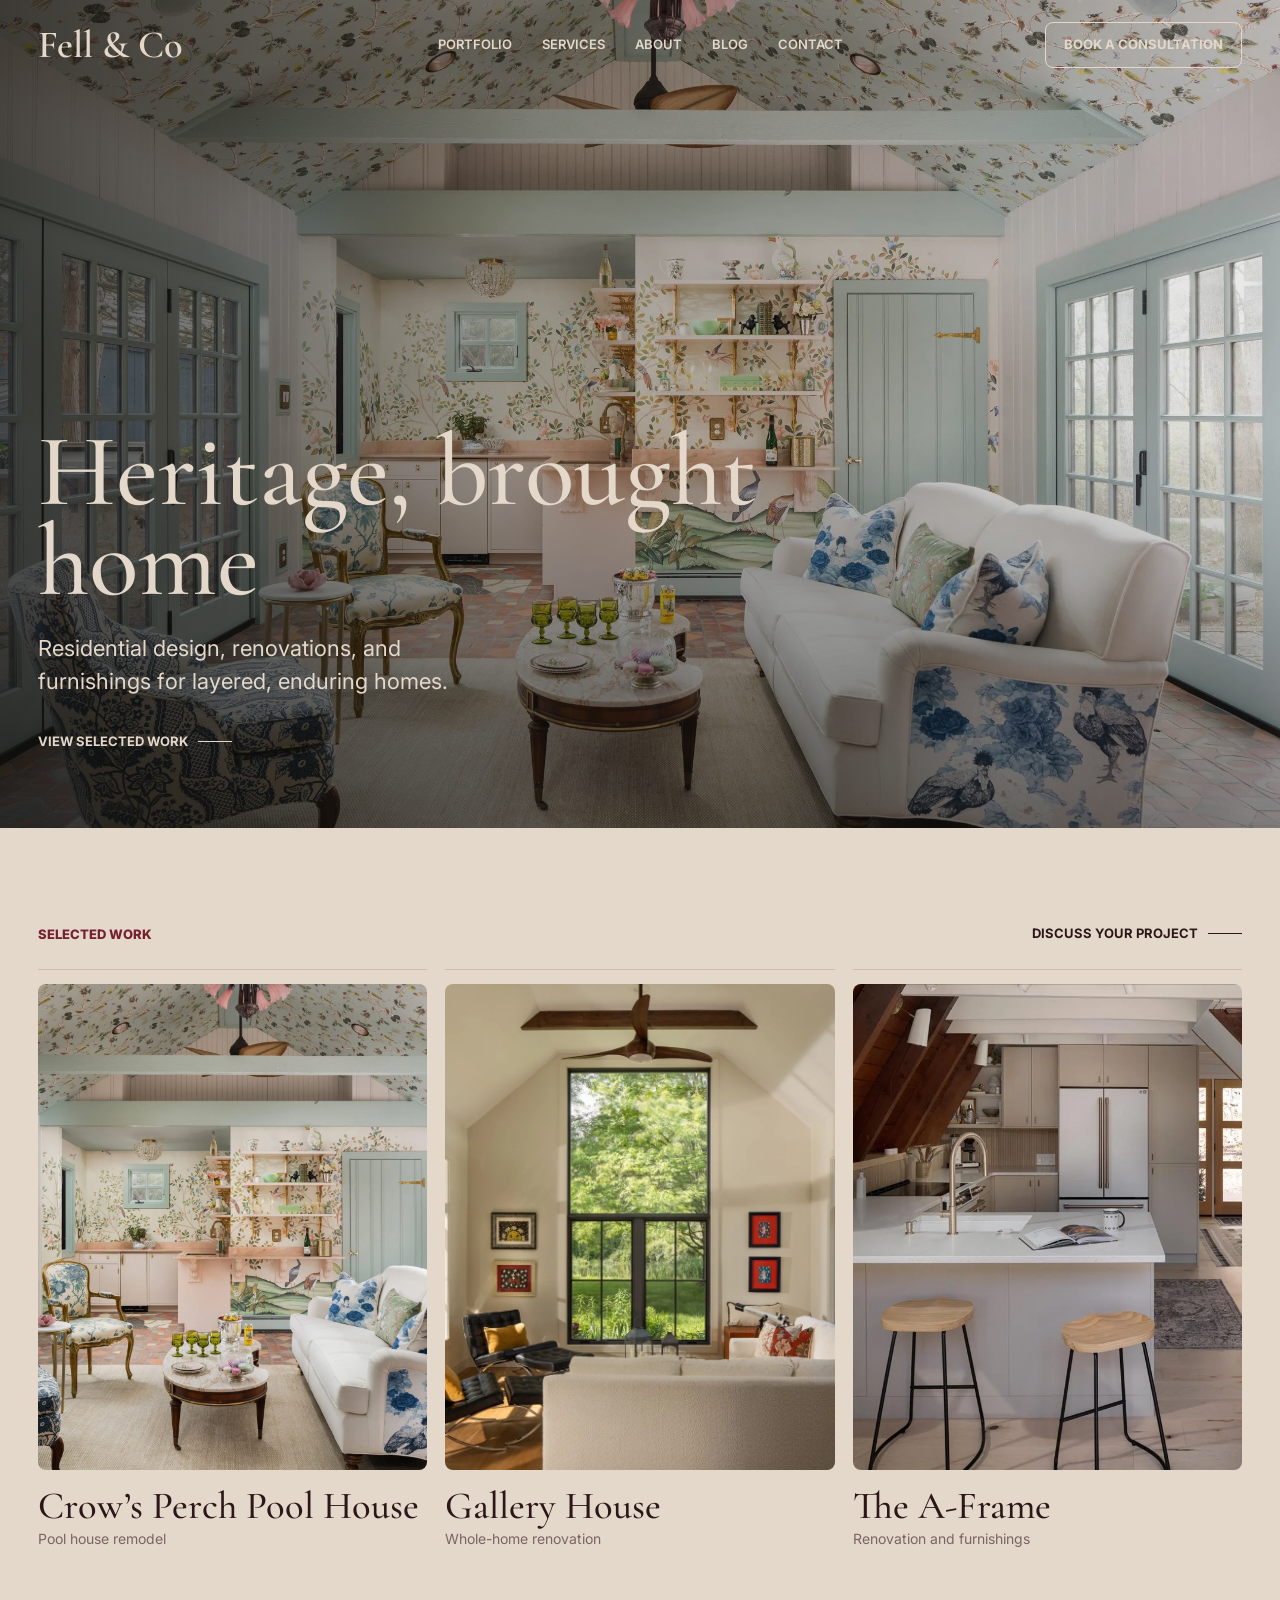
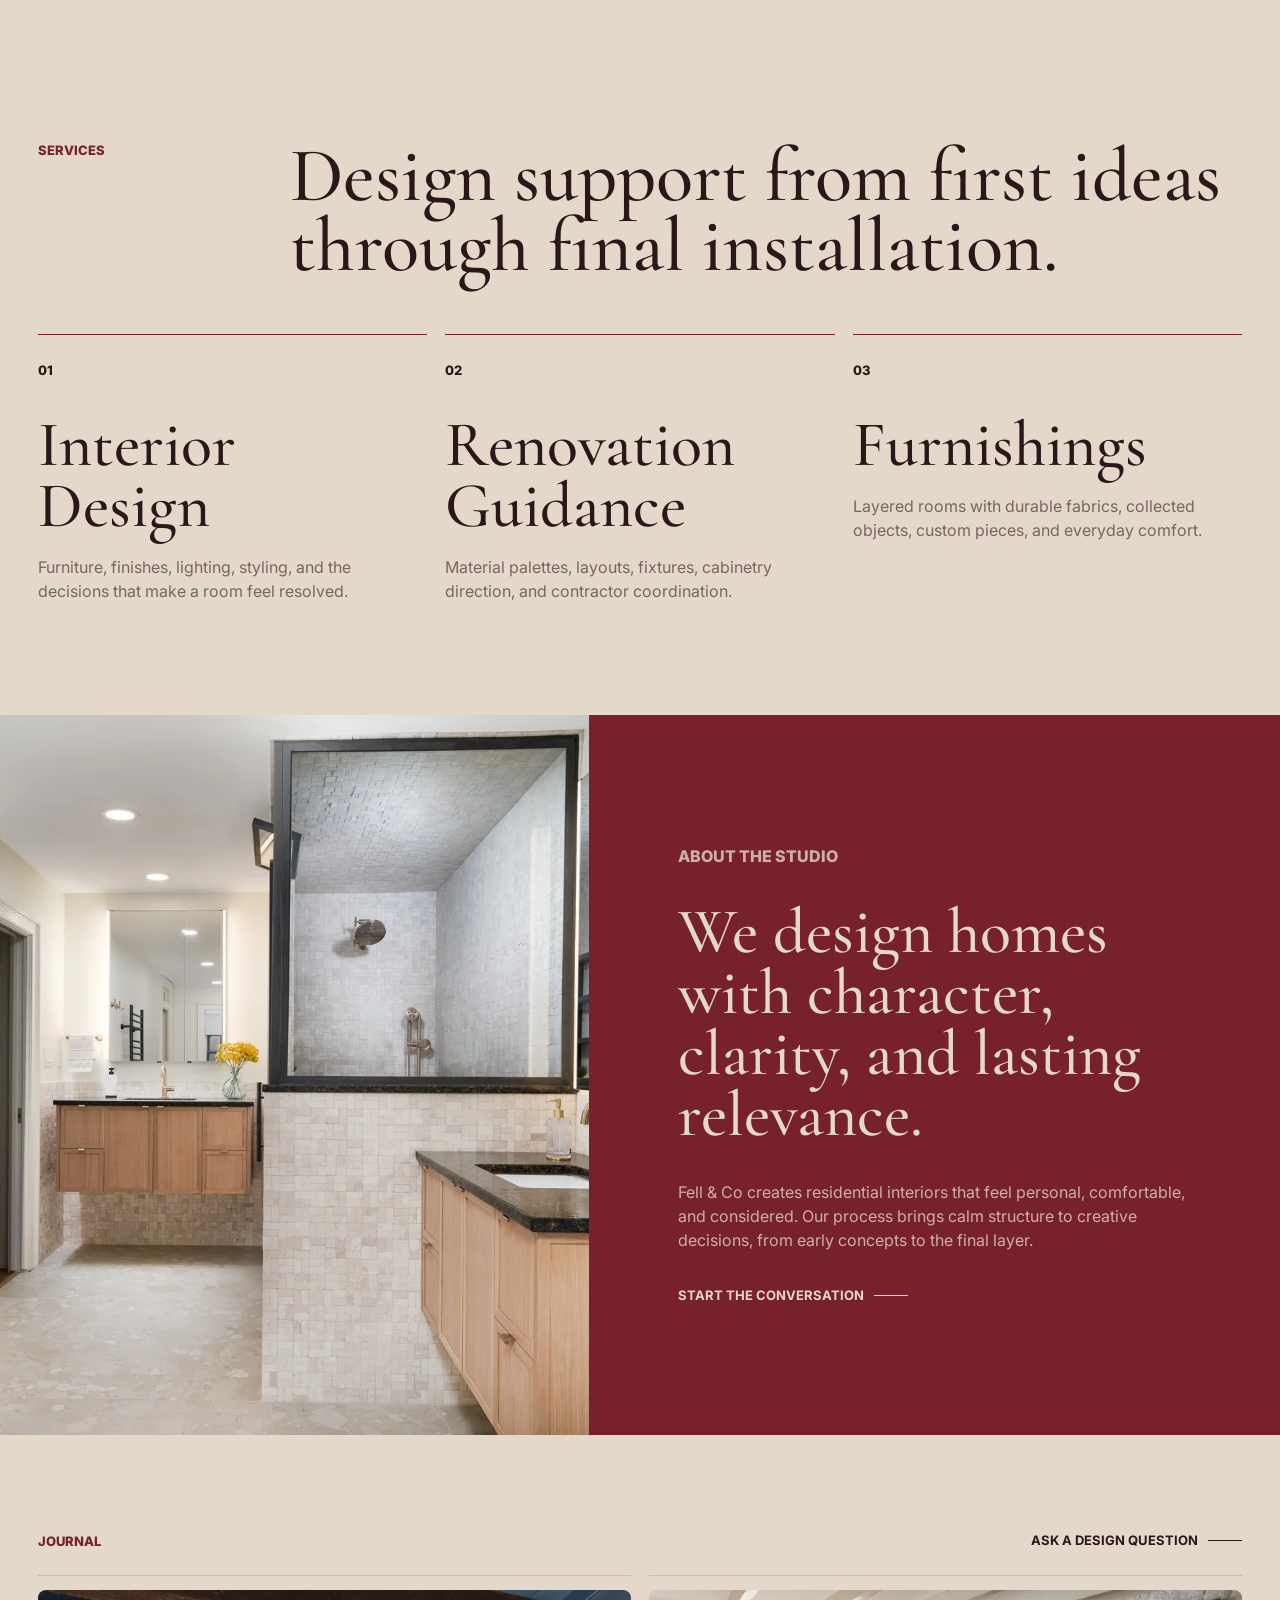
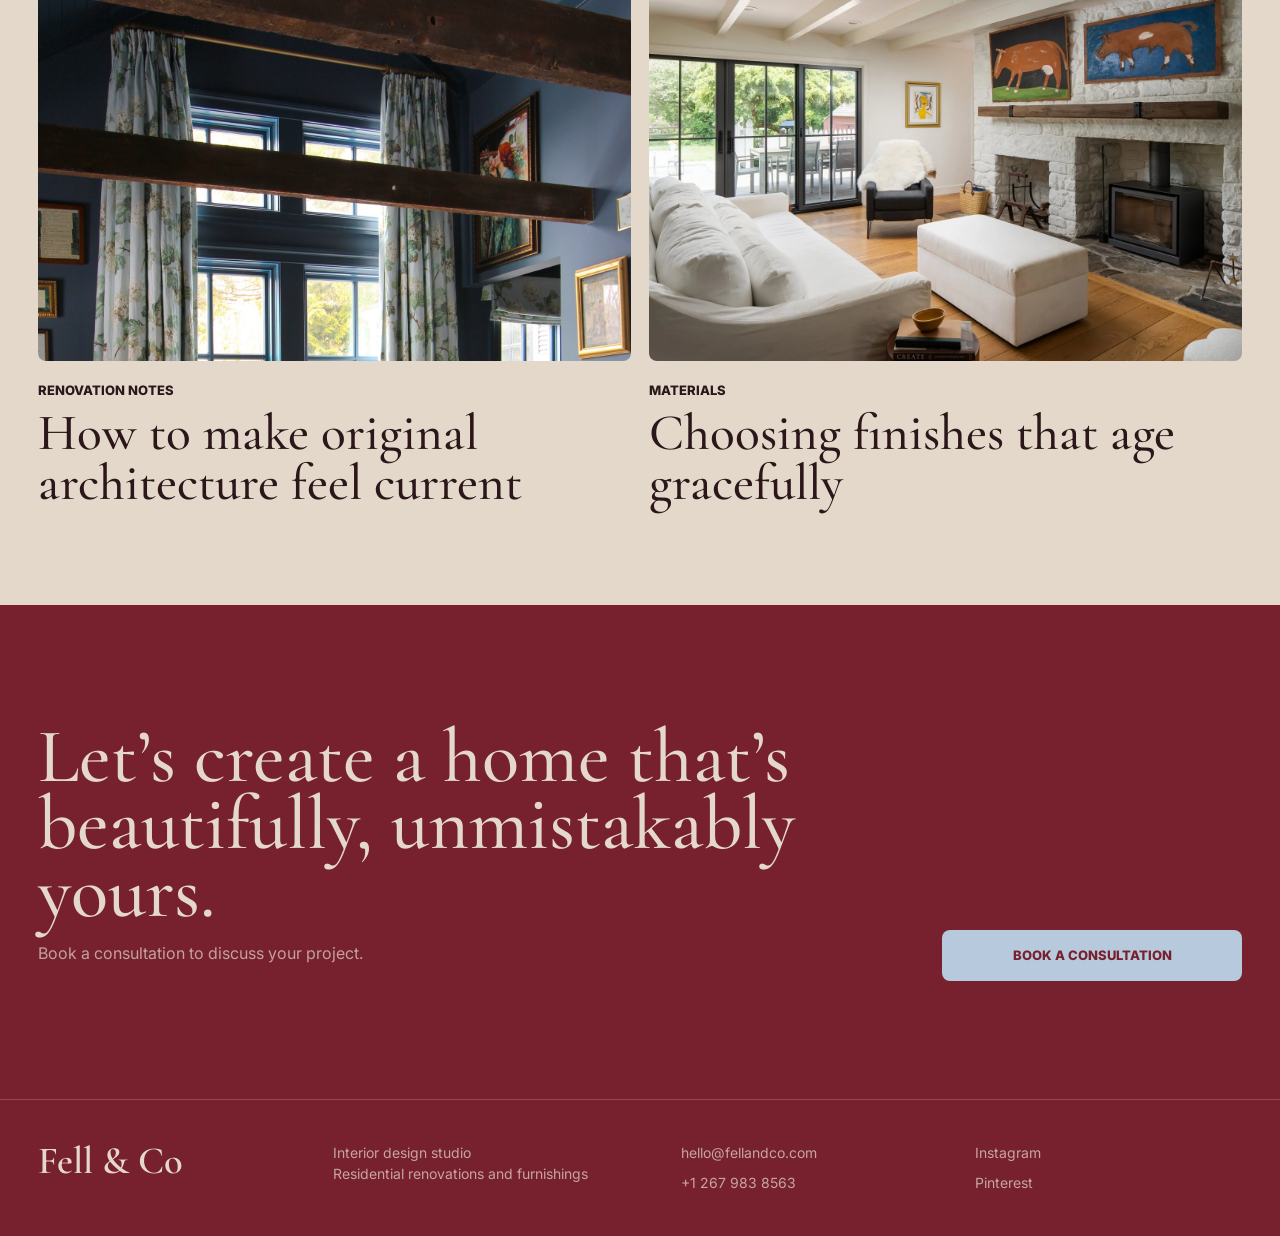
==== index.html @ 2d85505e "Publish updated portfolio site" ====
<!doctype html>
<html lang="en">
  <head>
    <meta charset="UTF-8" />
    <meta name="viewport" content="width=device-width, initial-scale=1.0" />
    <title>Fell & Co | Interior Design Studio</title>
    <meta
      name="description"
      content="Fell & Co is a residential interior design studio creating layered, enduring homes through design, renovation, and furnishings."
    />
    <link rel="preconnect" href="https://fonts.googleapis.com" />
    <link rel="preconnect" href="https://fonts.gstatic.com" crossorigin />
    <link
      href="https://fonts.googleapis.com/css2?family=Cormorant+Garamond:wght@500;600&family=Inter:wght@400;500;600;700&display=swap"
      rel="stylesheet"
    />
    <link rel="stylesheet" href="styles.css" />
  </head>
  <body>
    <header class="site-header">
      <a class="brand" href="#top" aria-label="Fell & Co home">Fell &amp; Co</a>
      <nav class="desktop-nav" aria-label="Primary navigation">
        <a href="#portfolio">Portfolio</a>
        <a href="#services">Services</a>
        <a href="#about">About</a>
        <a href="#blog">Blog</a>
        <a href="#contact">Contact</a>
      </nav>
      <a class="header-cta" href="#contact">Book a consultation</a>
      <button class="menu-toggle" type="button" aria-label="Open menu" aria-expanded="false">
        <span></span>
        <span></span>
      </button>
    </header>

    <main id="top">
      <section class="hero" aria-label="Fell and Co interior design">
        <img
          class="hero-image"
          src="assets/portfolio-crows-perch-1.webp"
          alt="Crow's Perch pool house with pale blue-green doors, patterned upholstery, and a kitchenette"
        />
        <div class="hero-copy">
          <h1>Heritage, brought home</h1>
          <p>Residential design, renovations, and furnishings for layered, enduring homes.</p>
          <a class="text-link" href="#portfolio">View selected work</a>
        </div>
      </section>

      <section class="section work-section" id="portfolio">
        <div class="section-heading">
          <p class="section-label">Selected Work</p>
          <a class="small-link" href="#contact">Discuss your project</a>
        </div>
        <div class="project-grid">
          <a class="project-card" href="crows-perch.html">
            <img
              src="assets/portfolio-crows-perch-1.webp"
              alt="Crow's Perch pool house with patterned ceiling, pale blue-green doors, and layered seating"
            />
            <div>
              <h2>Crow&rsquo;s Perch Pool House</h2>
              <p>Pool house remodel</p>
            </div>
          </a>
          <a class="project-card" href="gallery-house.html">
            <img
              src="assets/portfolio-gallery-house.webp"
              alt="Open living and dining room with custom fireplace and natural textures"
            />
            <div>
              <h2>Gallery House</h2>
              <p>Whole-home renovation</p>
            </div>
          </a>
          <a class="project-card" href="a-frame.html">
            <img
              src="assets/portfolio-aframe.webp"
              alt="A-frame living room with wood ceiling and fireplace"
            />
            <div>
              <h2>The A&#8209;Frame</h2>
              <p>Renovation and furnishings</p>
            </div>
          </a>
        </div>
      </section>

      <section class="services-band" id="services">
        <div class="section services-copy">
          <p class="section-label">Services</p>
          <h2>Design support from first ideas through final installation.</h2>
        </div>
        <div class="service-list">
          <article>
            <span>01</span>
            <h3>Interior Design</h3>
            <p>Furniture, finishes, lighting, styling, and the decisions that make a room feel resolved.</p>
          </article>
          <article>
            <span>02</span>
            <h3>Renovation Guidance</h3>
            <p>Material palettes, layouts, fixtures, cabinetry direction, and contractor coordination.</p>
          </article>
          <article>
            <span>03</span>
            <h3>Furnishings</h3>
            <p>Layered rooms with durable fabrics, collected objects, custom pieces, and everyday comfort.</p>
          </article>
        </div>
      </section>

      <section class="studio-panel" id="about">
        <img
          src="assets/detail-living.webp"
          alt="Living room detail with built-in shelves, art, and a comfortable lounge chair"
        />
        <div class="studio-copy">
          <p class="section-label">About the Studio</p>
          <h2>We design homes with character, clarity, and lasting relevance.</h2>
          <p>
            Fell &amp; Co creates residential interiors that feel personal, comfortable, and
            considered. Our process brings calm structure to creative decisions, from early
            concepts to the final layer.
          </p>
          <a class="text-link light" href="#contact">Start the conversation</a>
        </div>
      </section>

      <section class="section blog-section" id="blog">
        <div class="section-heading">
          <p class="section-label">Journal</p>
          <a class="small-link" href="#contact">Ask a design question</a>
        </div>
        <div class="journal-grid">
          <article>
            <img
              src="assets/renovation-notes-vaulted-beams.jpg"
              alt="Vaulted ceiling with exposed wood beams, blue trim, and floral drapery"
            />
            <p>Renovation Notes</p>
            <h2>How to make original architecture feel current</h2>
          </article>
          <article>
            <img src="assets/detail-room.webp" alt="Quiet living room detail with tailored furniture and art" />
            <p>Materials</p>
            <h2>Choosing finishes that age gracefully</h2>
          </article>
        </div>
      </section>

      <section class="consultation" id="contact">
        <div>
          <h2>Let&rsquo;s create a home that&rsquo;s beautifully, unmistakably yours.</h2>
          <p>Book a consultation to discuss your project.</p>
        </div>
        <a href="mailto:hello@fellandco.com">Book a consultation</a>
      </section>
    </main>

    <footer class="site-footer">
      <a class="brand" href="#top">Fell &amp; Co</a>
      <address>
        Interior design studio<br />
        Residential renovations and furnishings
      </address>
      <div class="footer-contact">
        <a href="mailto:hello@fellandco.com">hello@fellandco.com</a>
        <a href="tel:+12679838563">+1 267 983 8563</a>
      </div>
      <div class="socials">
        <a href="#top">Instagram</a>
        <a href="#top">Pinterest</a>
      </div>
    </footer>

    <script src="script.js"></script>
  </body>
</html>
---- styles.css ----
:root {
  --cream: #e4d8cb;
  --paper: #e4d8cb;
  --ink: #2b1719;
  --muted: #7a6462;
  --line: #cdbdaf;
  --maroon: #77212e;
  --maroon-dark: #77212e;
  --blue: #b7c9dc;
  --blue-deep: #b7c9dc;
  --white: var(--cream);
  --moss: var(--maroon);
  --terracotta: var(--blue-deep);
  --charcoal: var(--maroon-dark);
  --radius: 8px;
  --serif: "Cormorant Garamond", Georgia, serif;
  --sans: "Inter", Arial, sans-serif;
}

* {
  box-sizing: border-box;
}

html {
  scroll-behavior: smooth;
}

body {
  margin: 0;
  background: var(--white);
  color: var(--ink);
  font-family: var(--sans);
  line-height: 1.5;
}

body.menu-open {
  overflow: hidden;
}

img {
  display: block;
  max-width: 100%;
}

a {
  color: inherit;
  text-decoration: none;
}

.site-header {
  position: fixed;
  z-index: 20;
  top: 0;
  left: 0;
  display: grid;
  width: 100%;
  grid-template-columns: 1fr auto 1fr;
  align-items: center;
  gap: 28px;
  padding: 22px 38px;
  color: var(--white);
  transition: background 180ms ease, color 180ms ease, border-color 180ms ease;
}

.site-header.is-scrolled,
.site-header.menu-open {
  border-bottom: 1px solid var(--line);
  background: rgba(228, 216, 203, 0.95);
  color: var(--ink);
  backdrop-filter: blur(18px);
}

.brand {
  font-family: var(--serif);
  font-size: clamp(28px, 3vw, 40px);
  font-weight: 600;
  letter-spacing: 0;
  line-height: 1;
}

.desktop-nav {
  display: flex;
  align-items: center;
  gap: 30px;
  font-size: 13px;
  font-weight: 600;
  letter-spacing: 0;
  text-transform: uppercase;
}

.desktop-nav a,
.small-link,
.footer-contact a,
.socials a {
  border-bottom: 1px solid transparent;
  transition: border-color 160ms ease, color 160ms ease;
}

.desktop-nav a:hover,
.small-link:hover,
.footer-contact a:hover,
.socials a:hover {
  border-color: currentColor;
}

.header-cta {
  justify-self: end;
  border: 1px solid currentColor;
  border-radius: var(--radius);
  padding: 12px 18px;
  font-size: 13px;
  font-weight: 700;
  letter-spacing: 0;
  text-transform: uppercase;
}

.menu-toggle {
  display: none;
  justify-self: end;
  width: 42px;
  height: 42px;
  border: 1px solid currentColor;
  border-radius: var(--radius);
  background: transparent;
  color: inherit;
}

.menu-toggle span {
  display: block;
  width: 18px;
  height: 1px;
  margin: 5px auto;
  background: currentColor;
}

.hero {
  position: relative;
  display: flex;
  min-height: 92vh;
  align-items: flex-end;
  overflow: hidden;
  padding: 160px 38px 76px;
  color: var(--white);
}

.hero::after {
  position: absolute;
  inset: 0;
  content: "";
  background:
    linear-gradient(90deg, rgba(17, 17, 15, 0.7) 0%, rgba(17, 17, 15, 0.28) 42%, rgba(17, 17, 15, 0.08) 100%),
    linear-gradient(0deg, rgba(17, 17, 15, 0.46) 0%, rgba(17, 17, 15, 0) 48%);
}

.hero-image {
  position: absolute;
  inset: 0;
  width: 100%;
  height: 100%;
  object-fit: cover;
}

.hero-copy {
  position: relative;
  z-index: 1;
  max-width: 760px;
}

.hero h1,
.consultation h2 {
  margin: 0;
  font-family: var(--serif);
  font-size: clamp(58px, 8vw, 126px);
  font-weight: 500;
  letter-spacing: 0;
  line-height: 0.88;
}

.hero p {
  max-width: 480px;
  margin: 26px 0 30px;
  font-size: clamp(17px, 2vw, 22px);
}

.text-link,
.small-link {
  display: inline-flex;
  align-items: center;
  gap: 10px;
  font-size: 13px;
  font-weight: 700;
  letter-spacing: 0;
  text-transform: uppercase;
}

.text-link::after,
.small-link::after {
  content: "";
  width: 34px;
  height: 1px;
  background: currentColor;
}

.section {
  padding: 96px 38px;
}

.section-heading {
  display: flex;
  align-items: end;
  justify-content: space-between;
  gap: 24px;
  margin-bottom: 24px;
}

.section-label {
  margin: 0;
  color: var(--moss);
  font-size: 13px;
  font-weight: 800;
  letter-spacing: 0;
  text-transform: uppercase;
}

.about-section {
  border-bottom: 1px solid var(--line);
}

.about-grid {
  display: grid;
  grid-template-columns: minmax(0, 1.08fr) minmax(340px, 0.72fr);
  gap: clamp(36px, 8vw, 120px);
  margin-top: 22px;
}

.about-grid h2,
.services-copy h2 {
  margin: 0;
  font-family: var(--serif);
  font-size: clamp(46px, 6vw, 94px);
  font-weight: 500;
  letter-spacing: 0;
  line-height: 0.92;
}

.about-grid p {
  margin: 0 0 18px;
  color: var(--muted);
  font-size: clamp(17px, 2vw, 21px);
}

.project-grid {
  display: grid;
  grid-template-columns: repeat(3, minmax(0, 1fr));
  gap: 18px;
}

.project-card {
  display: block;
  border-top: 1px solid var(--line);
  padding-top: 14px;
}

.project-card img {
  width: 100%;
  aspect-ratio: 4 / 5;
  border-radius: var(--radius);
  object-fit: cover;
}

.project-card h2 {
  margin: 18px 0 2px;
  font-family: var(--serif);
  font-size: clamp(30px, 3vw, 46px);
  font-weight: 500;
  line-height: 0.98;
}

.project-card p {
  margin: 0;
  color: var(--muted);
  font-size: 14px;
}

.project-card img {
  transition: transform 220ms ease, filter 220ms ease;
}

.project-card:hover img {
  filter: saturate(1.04);
  transform: translateY(-2px);
}

.services-band {
  background: var(--paper);
}

.services-copy {
  display: grid;
  grid-template-columns: 220px minmax(0, 1fr);
  gap: 32px;
  padding-bottom: 52px;
}

.service-list {
  display: grid;
  grid-template-columns: repeat(3, minmax(0, 1fr));
  gap: 18px;
  padding: 0 38px 96px;
}

.service-list article {
  min-height: 260px;
  border-top: 1px solid var(--maroon);
  padding: 22px 28px 0 0;
}

.service-list span {
  color: var(--ink);
  font-size: 13px;
  font-weight: 800;
}

.service-list h3,
.studio-copy h2 {
  margin: 34px 0 18px;
  font-family: var(--serif);
  font-size: clamp(42px, 5vw, 72px);
  font-weight: 500;
  letter-spacing: 0;
  line-height: 0.95;
}

.service-list p,
.studio-copy p,
.consultation p {
  color: var(--muted);
  font-size: 16px;
}

.studio-panel {
  display: grid;
  grid-template-columns: minmax(0, 0.92fr) minmax(0, 1.08fr);
  min-height: 720px;
  background: var(--maroon);
  color: var(--white);
}

.studio-panel img {
  width: 100%;
  height: 100%;
  object-fit: cover;
}

.studio-copy {
  display: flex;
  flex-direction: column;
  justify-content: center;
  padding: 72px clamp(38px, 7vw, 108px);
}

.studio-copy .section-label,
.studio-copy p {
  color: rgba(228, 216, 203, 0.78);
}

.studio-copy p {
  max-width: 520px;
}

.text-link.light {
  margin-top: 18px;
}

.blog-section {
  background: var(--white);
}

.journal-grid {
  display: grid;
  grid-template-columns: repeat(2, minmax(0, 1fr));
  gap: 18px;
}

.journal-grid article {
  border-top: 1px solid var(--line);
  padding-top: 14px;
}

.journal-grid img {
  width: 100%;
  aspect-ratio: 16 / 10;
  border-radius: var(--radius);
  object-fit: cover;
}

.journal-grid p {
  margin: 20px 0 8px;
  color: var(--ink);
  font-size: 13px;
  font-weight: 800;
  text-transform: uppercase;
}

.journal-grid h2 {
  max-width: 660px;
  margin: 0;
  font-family: var(--serif);
  font-size: clamp(36px, 4vw, 58px);
  font-weight: 500;
  line-height: 0.98;
}

.consultation {
  display: grid;
  grid-template-columns: minmax(0, 1fr) 300px;
  align-items: end;
  gap: 44px;
  padding: 118px 38px;
  background: var(--charcoal);
  color: var(--white);
}

.consultation h2 {
  max-width: 920px;
  font-size: clamp(50px, 6vw, 96px);
}

.consultation p {
  color: rgba(228, 216, 203, 0.7);
}

.consultation a {
  display: inline-flex;
  justify-content: center;
  border-radius: var(--radius);
  background: var(--blue-deep);
  padding: 16px 22px;
  color: var(--maroon-dark);
  font-size: 13px;
  font-weight: 800;
  text-transform: uppercase;
}

.site-footer {
  display: grid;
  grid-template-columns: 1fr 1.2fr 1fr 1fr;
  gap: 28px;
  padding: 42px 38px;
  border-top: 1px solid rgba(228, 216, 203, 0.22);
  background: var(--charcoal);
  color: var(--white);
}

.site-footer address,
.footer-contact,
.socials {
  display: grid;
  gap: 8px;
  margin: 0;
  color: rgba(228, 216, 203, 0.72);
  font-size: 14px;
  font-style: normal;
}

.project-page {
  background: var(--cream);
}

.project-header {
  position: fixed;
  border-bottom: 1px solid var(--line);
  background: rgba(228, 216, 203, 0.95);
  color: var(--ink);
  backdrop-filter: blur(18px);
}

.project-hero {
  display: grid;
  grid-template-columns: minmax(0, 1.45fr) minmax(360px, 0.55fr);
  min-height: 640px;
  height: clamp(640px, calc(100vh - 88px), 900px);
  border-bottom: 1px solid var(--line);
  padding-top: 88px;
}

.project-hero img {
  width: 100%;
  height: 100%;
  min-height: 640px;
  object-fit: cover;
}

.project-hero-copy {
  display: flex;
  flex-direction: column;
  justify-content: end;
  padding: 48px 38px 70px;
}

.project-hero-copy h1 {
  margin: 42px 0 18px;
  font-family: var(--serif);
  font-size: clamp(60px, 7vw, 104px);
  font-weight: 500;
  letter-spacing: 0;
  line-height: 0.9;
}

.project-hero-copy p {
  margin: 0;
  color: var(--muted);
  font-size: 18px;
}

.project-hero-note {
  max-width: 360px;
  margin-top: 24px !important;
  font-size: 15px !important;
}

.project-intro {
  display: grid;
  grid-template-columns: minmax(0, 1fr) minmax(320px, 0.62fr);
  gap: clamp(42px, 8vw, 120px);
  border-bottom: 1px solid var(--line);
}

.project-intro h2,
.project-closing h2 {
  margin: 18px 0 0;
  font-family: var(--serif);
  font-size: clamp(48px, 6vw, 88px);
  font-weight: 500;
  letter-spacing: 0;
  line-height: 0.92;
}

.project-intro-copy p,
.project-closing p,
.project-feature p,
.gallery-item figcaption {
  color: var(--muted);
  font-size: 16px;
}

.project-intro-copy p {
  margin: 0 0 18px;
}

.project-feature {
  display: grid;
  grid-template-columns: minmax(0, 1fr) 360px;
  gap: 38px;
  align-items: end;
  padding: 38px;
  border-bottom: 1px solid var(--line);
}

.project-feature img {
  width: 100%;
  aspect-ratio: 16 / 7;
  border-radius: var(--radius);
  object-fit: cover;
}

.project-feature p {
  margin: 0;
}

.project-gallery {
  display: grid;
  grid-template-columns: repeat(12, minmax(0, 1fr));
  gap: 28px 18px;
}

.gallery-item {
  grid-column: span 4;
  margin: 0;
  border-top: 1px solid var(--line);
  padding-top: 14px;
}

.gallery-item.wide {
  grid-column: span 6;
}

.gallery-item.tall {
  grid-column: span 3;
}

.gallery-item img {
  width: 100%;
  aspect-ratio: 4 / 5;
  border-radius: var(--radius);
  object-fit: cover;
}

.gallery-item.wide img {
  aspect-ratio: 16 / 9;
}

.gallery-item figcaption {
  max-width: 520px;
  margin-top: 12px;
}

.project-closing {
  display: grid;
  grid-template-columns: minmax(0, 0.88fr) minmax(0, 1.12fr);
  gap: clamp(38px, 7vw, 92px);
  align-items: center;
  padding: 96px 38px;
  background: var(--paper);
}

.project-closing p {
  max-width: 620px;
}

.project-closing img {
  width: 100%;
  aspect-ratio: 16 / 9;
  border-radius: var(--radius);
  object-fit: cover;
}

@media (max-width: 860px) {
  .site-header {
    grid-template-columns: 1fr auto;
    padding: 18px 20px;
  }

  .menu-toggle {
    position: fixed;
    top: 18px;
    right: max(20px, calc(100vw - 370px));
    z-index: 40;
    background: rgba(17, 17, 15, 0.38);
    border-color: rgba(228, 216, 203, 0.72);
  }

  .site-header.is-scrolled .menu-toggle,
  .site-header.menu-open .menu-toggle {
    background: transparent;
    border-color: currentColor;
  }

  .desktop-nav,
  .header-cta {
    position: fixed;
    left: 20px;
    right: 20px;
    display: none;
    background: var(--white);
    color: var(--ink);
  }

  .desktop-nav {
    top: 78px;
    flex-direction: column;
    align-items: flex-start;
    gap: 0;
    border: 1px solid var(--line);
    border-radius: var(--radius);
    padding: 16px;
  }

  .desktop-nav a {
    width: 100%;
    padding: 13px 0;
  }

  .header-cta {
    top: 276px;
    justify-content: center;
    text-align: center;
  }

  .site-header.menu-open .desktop-nav,
  .site-header.menu-open .header-cta {
    display: block;
  }

  .menu-toggle {
    display: grid;
    place-content: center;
  }

  .hero {
    min-height: 88vh;
    padding: 128px 20px 46px;
  }

  .hero h1,
  .consultation h2 {
    font-size: clamp(48px, 14vw, 58px);
  }

  .hero h1 {
    max-width: 340px;
  }

  .hero-copy {
    width: 100%;
  }

  .hero p {
    max-width: 335px;
    font-size: 16px;
  }

  .section,
  .consultation {
    padding: 72px 20px;
  }

  .about-grid,
  .project-grid,
  .services-copy,
  .service-list,
  .studio-panel,
  .consultation,
  .site-footer,
  .journal-grid,
  .project-hero,
  .project-intro,
  .project-feature,
  .project-closing {
    grid-template-columns: 1fr;
  }

  .section-heading {
    align-items: flex-start;
    flex-direction: column;
  }

  .project-card img {
    aspect-ratio: 5 / 4;
  }

  .project-hero {
    height: auto;
    min-height: auto;
    padding-top: 78px;
  }

  .project-hero img {
    min-height: 0;
    aspect-ratio: 4 / 3;
  }

  .project-hero-copy {
    padding: 34px 20px 54px;
  }

  .project-hero-copy h1 {
    font-size: clamp(52px, 15vw, 68px);
    line-height: 0.94;
  }

  .project-feature,
  .project-closing {
    padding: 72px 20px;
  }

  .project-feature img,
  .project-closing img {
    aspect-ratio: 5 / 4;
  }

  .project-gallery {
    grid-template-columns: 1fr;
  }

  .gallery-item,
  .gallery-item.wide,
  .gallery-item.tall {
    grid-column: auto;
  }

  .service-list {
    padding: 0 20px 72px;
  }

  .studio-panel {
    min-height: auto;
  }

  .studio-panel img {
    aspect-ratio: 4 / 3;
  }

  .studio-copy {
    padding: 58px 20px 66px;
  }
}
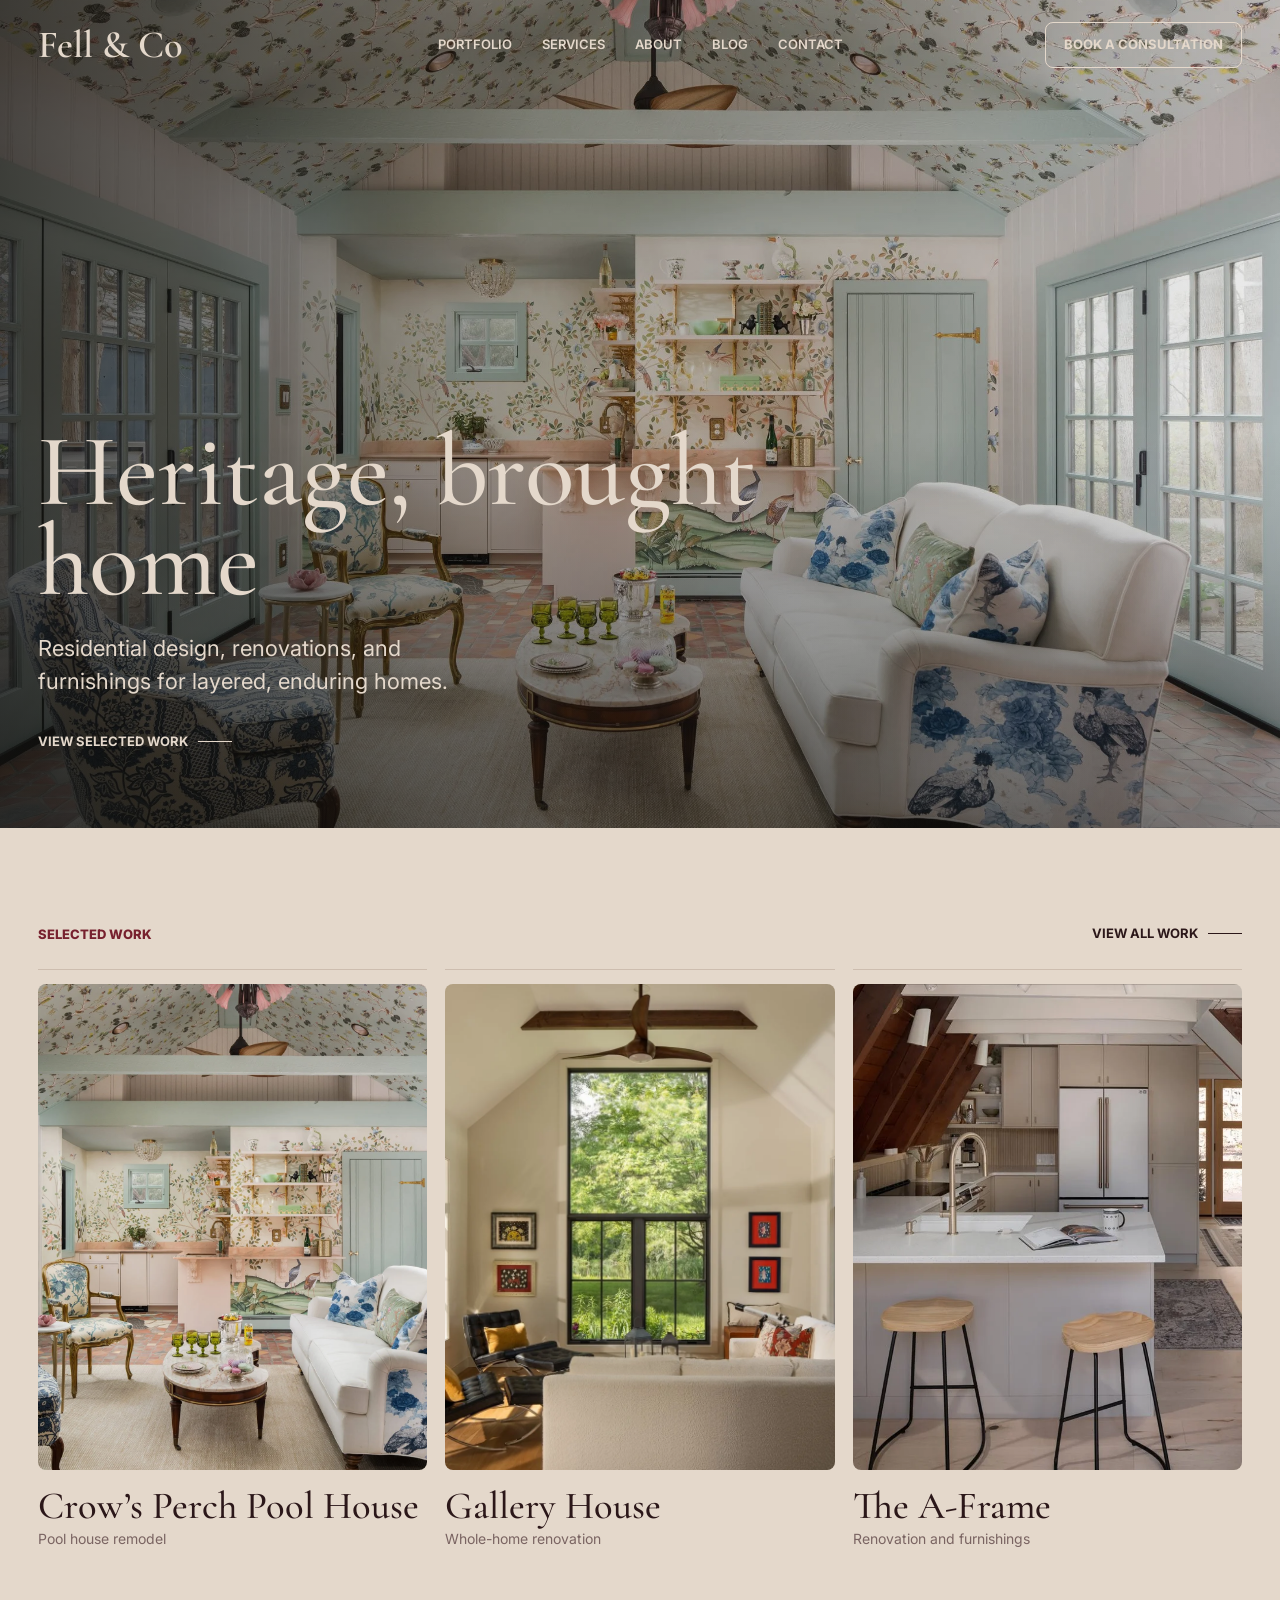
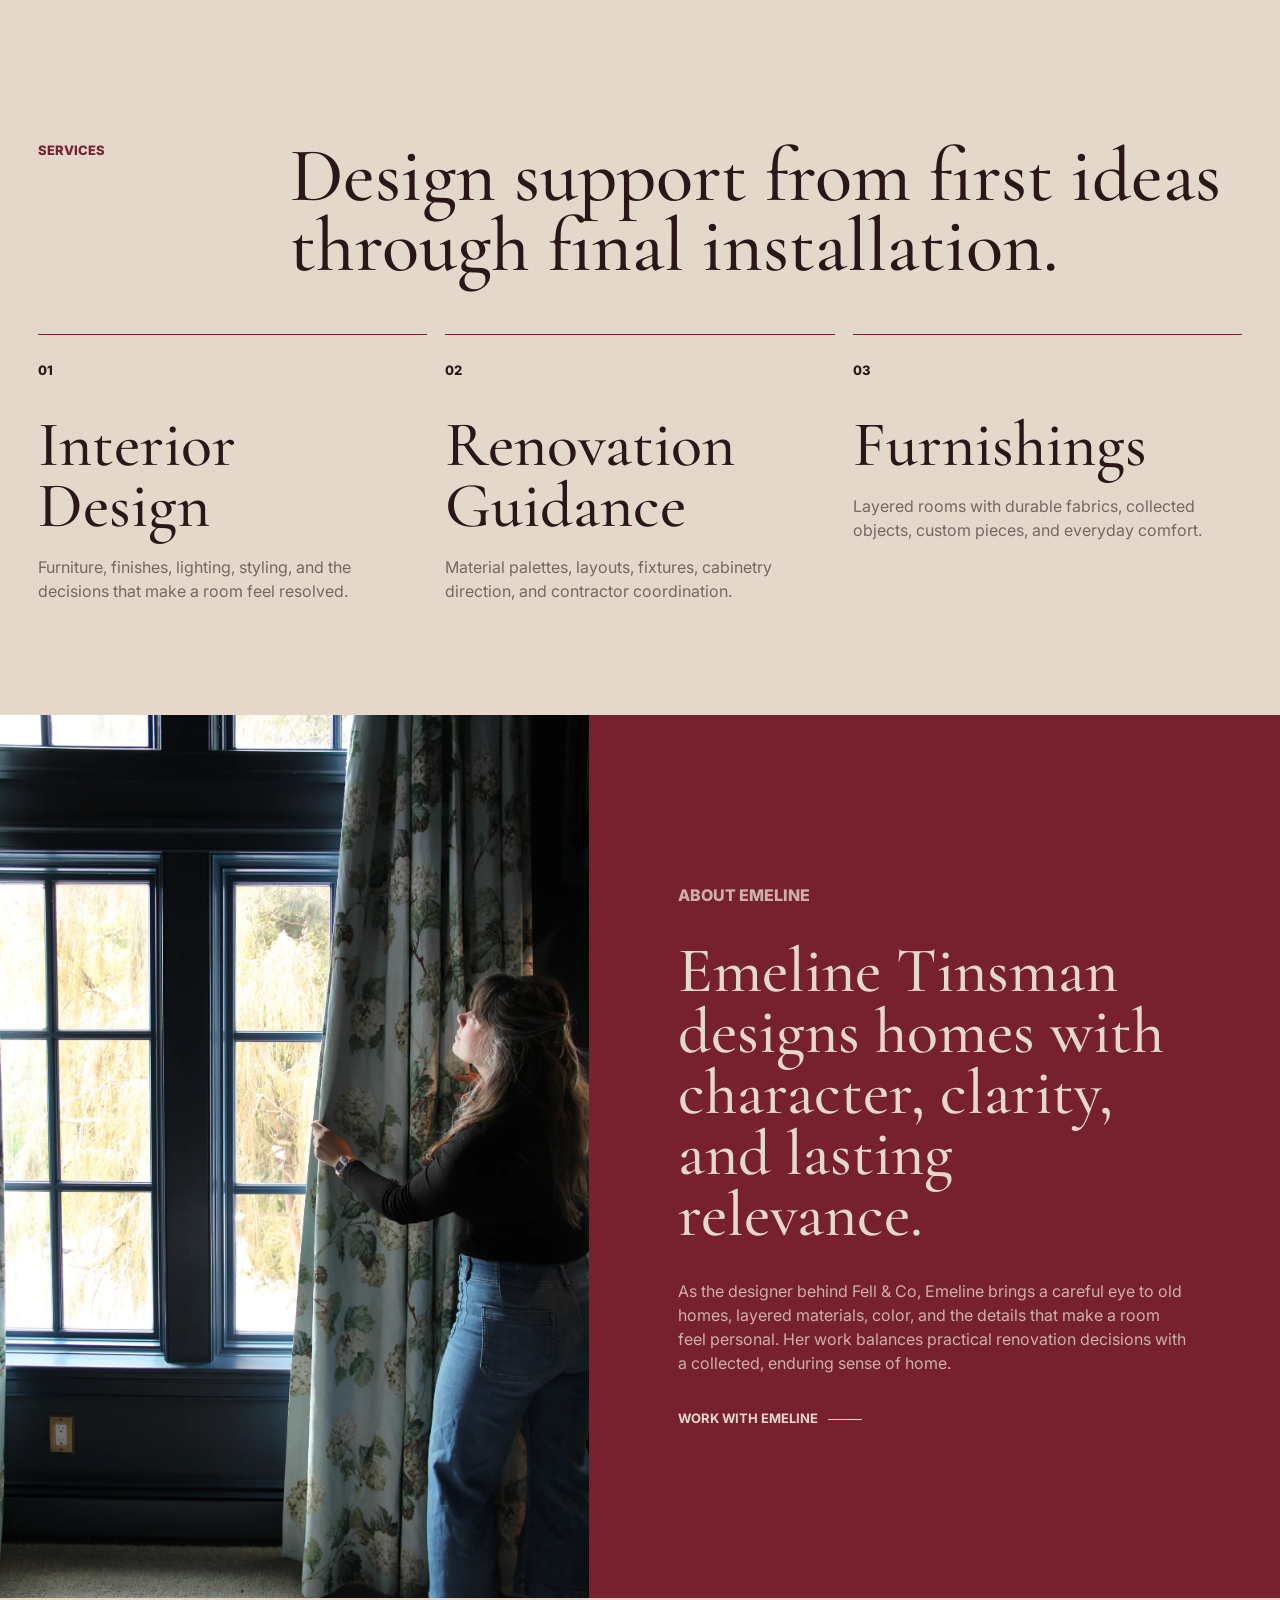
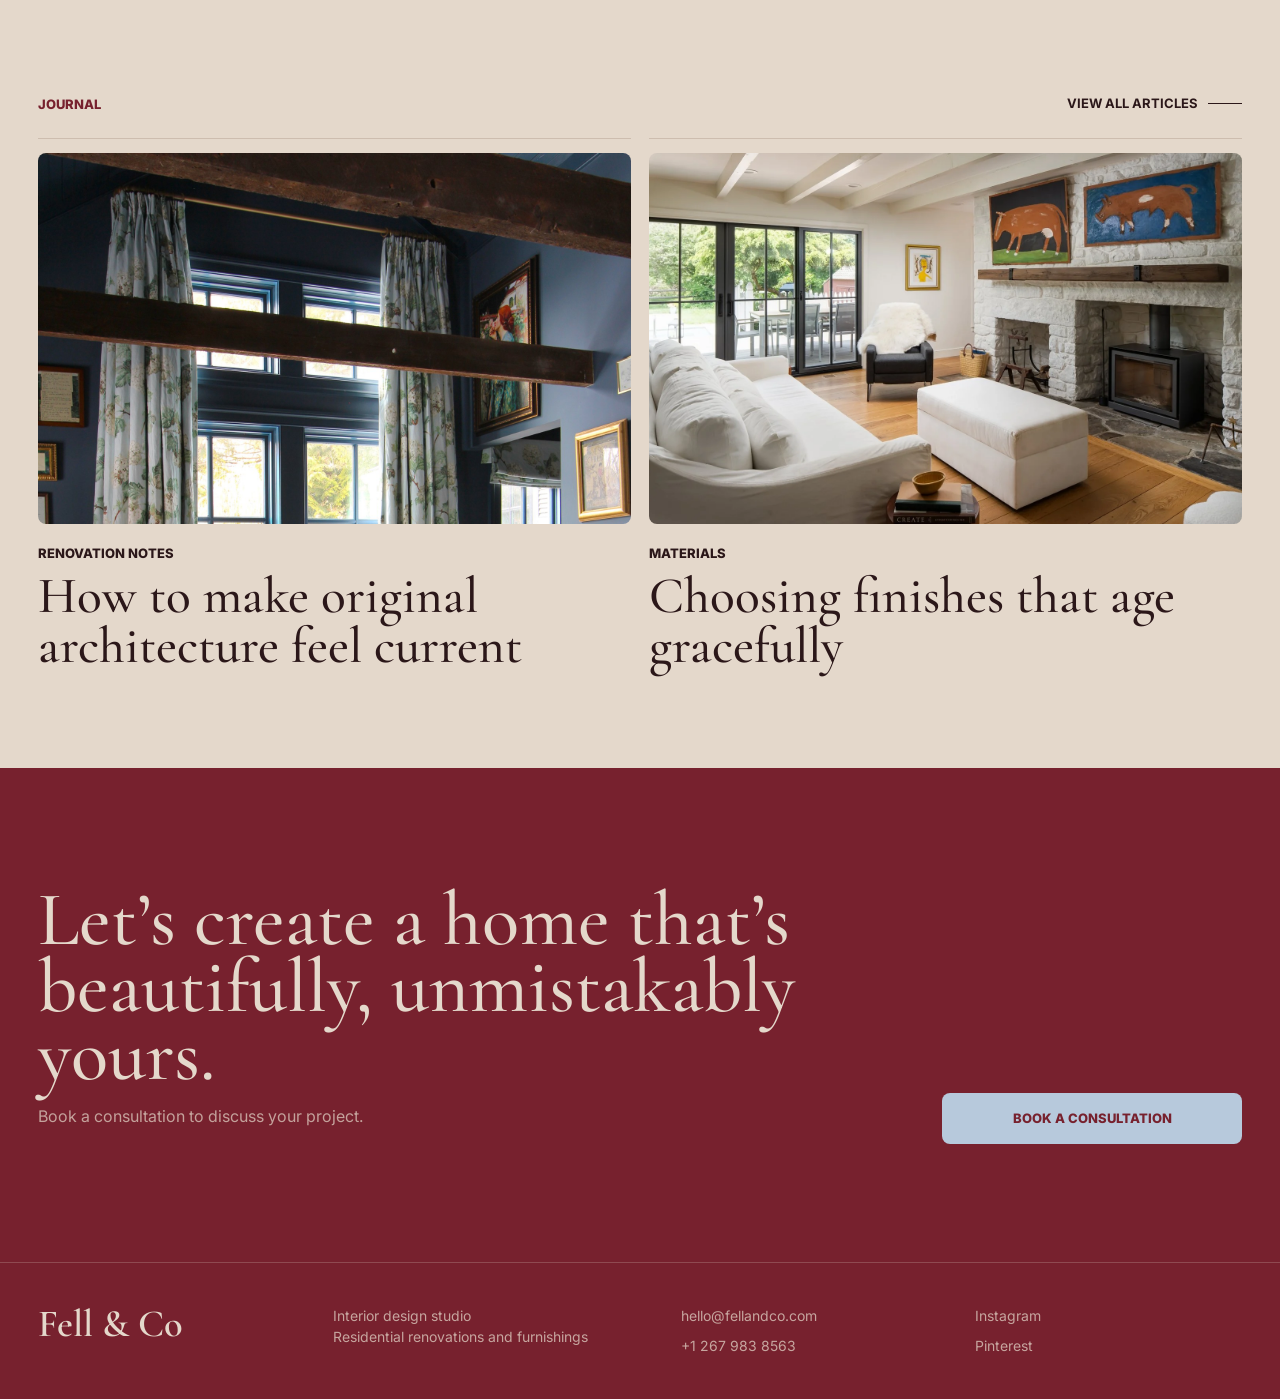
==== commit 1f698222: "Add archive pages and Emeline about section" ====
--- a/index.html
+++ b/index.html
@@ -50,7 +50,7 @@
       <section class="section work-section" id="portfolio">
         <div class="section-heading">
           <p class="section-label">Selected Work</p>
-          <a class="small-link" href="#contact">Discuss your project</a>
+          <a class="small-link" href="portfolio.html">View all work</a>
         </div>
         <div class="project-grid">
           <a class="project-card" href="crows-perch.html">
@@ -112,40 +112,40 @@
 
       <section class="studio-panel" id="about">
         <img
-          src="assets/detail-living.webp"
-          alt="Living room detail with built-in shelves, art, and a comfortable lounge chair"
+          src="assets/emeline-tinsman-about.webp"
+          alt="Emeline Tinsman adjusting floral drapery beside black-trimmed windows"
         />
         <div class="studio-copy">
-          <p class="section-label">About the Studio</p>
-          <h2>We design homes with character, clarity, and lasting relevance.</h2>
+          <p class="section-label">About Emeline</p>
+          <h2>Emeline Tinsman designs homes with character, clarity, and lasting relevance.</h2>
           <p>
-            Fell &amp; Co creates residential interiors that feel personal, comfortable, and
-            considered. Our process brings calm structure to creative decisions, from early
-            concepts to the final layer.
+            As the designer behind Fell &amp; Co, Emeline brings a careful eye to old homes,
+            layered materials, color, and the details that make a room feel personal. Her work
+            balances practical renovation decisions with a collected, enduring sense of home.
           </p>
-          <a class="text-link light" href="#contact">Start the conversation</a>
+          <a class="text-link light" href="#contact">Work with Emeline</a>
         </div>
       </section>
 
       <section class="section blog-section" id="blog">
         <div class="section-heading">
           <p class="section-label">Journal</p>
-          <a class="small-link" href="#contact">Ask a design question</a>
+          <a class="small-link" href="journal.html">View all articles</a>
         </div>
         <div class="journal-grid">
-          <article>
+          <a class="journal-card" href="how-to-make-original-architecture-feel-current.html">
             <img
               src="assets/renovation-notes-vaulted-beams.jpg"
               alt="Vaulted ceiling with exposed wood beams, blue trim, and floral drapery"
             />
             <p>Renovation Notes</p>
             <h2>How to make original architecture feel current</h2>
-          </article>
-          <article>
+          </a>
+          <a class="journal-card" href="choosing-finishes-that-age-gracefully.html">
             <img src="assets/detail-room.webp" alt="Quiet living room detail with tailored furniture and art" />
             <p>Materials</p>
             <h2>Choosing finishes that age gracefully</h2>
-          </article>
+          </a>
         </div>
       </section>
 
--- a/styles.css
+++ b/styles.css
@@ -350,6 +350,7 @@
   width: 100%;
   height: 100%;
   object-fit: cover;
+  object-position: center;
 }
 
 .studio-copy {
@@ -382,7 +383,9 @@
   gap: 18px;
 }
 
-.journal-grid article {
+.journal-grid article,
+.journal-card {
+  display: block;
   border-top: 1px solid var(--line);
   padding-top: 14px;
 }
@@ -409,6 +412,168 @@
   font-size: clamp(36px, 4vw, 58px);
   font-weight: 500;
   line-height: 0.98;
+}
+
+.journal-card img {
+  transition: transform 220ms ease, filter 220ms ease;
+}
+
+.journal-card:hover img {
+  filter: saturate(1.04);
+  transform: translateY(-2px);
+}
+
+.archive-hero {
+  display: grid;
+  grid-template-columns: minmax(0, 0.72fr) minmax(280px, 0.28fr);
+  gap: clamp(36px, 7vw, 96px);
+  align-items: end;
+  padding: 174px 38px 68px;
+  border-bottom: 1px solid var(--line);
+}
+
+.archive-hero h1 {
+  margin: 34px 0 0;
+  font-family: var(--serif);
+  font-size: clamp(64px, 9vw, 136px);
+  font-weight: 500;
+  letter-spacing: 0;
+  line-height: 0.88;
+}
+
+.archive-hero > p {
+  max-width: 430px;
+  margin: 0;
+  color: var(--muted);
+  font-size: clamp(17px, 2vw, 20px);
+}
+
+.archive-hero .section-label {
+  margin-top: 48px;
+}
+
+.archive-section {
+  padding-top: 42px;
+}
+
+.archive-grid {
+  row-gap: 54px;
+}
+
+.journal-hero {
+  display: grid;
+  grid-template-columns: minmax(0, 0.82fr) minmax(0, 1.18fr);
+  gap: 38px;
+  align-items: end;
+  min-height: 720px;
+  padding: 148px 38px 38px;
+  border-bottom: 1px solid var(--line);
+}
+
+.journal-hero-copy {
+  max-width: 640px;
+  padding-bottom: 42px;
+}
+
+.journal-hero-copy .section-label {
+  margin-top: 52px;
+}
+
+.journal-hero h1 {
+  margin: 18px 0 28px;
+  font-family: var(--serif);
+  font-size: clamp(58px, 7vw, 108px);
+  font-weight: 500;
+  letter-spacing: 0;
+  line-height: 0.9;
+}
+
+.journal-hero p:not(.section-label) {
+  max-width: 560px;
+  margin: 0;
+  color: var(--muted);
+  font-size: clamp(17px, 2vw, 21px);
+}
+
+.journal-hero img {
+  width: 100%;
+  height: 100%;
+  max-height: 690px;
+  border-radius: var(--radius);
+  object-fit: cover;
+}
+
+.article-layout {
+  display: grid;
+  grid-template-columns: minmax(220px, 0.32fr) minmax(0, 0.68fr);
+  gap: clamp(42px, 8vw, 120px);
+}
+
+.article-sidebar {
+  position: sticky;
+  top: 124px;
+  align-self: start;
+  border-top: 1px solid var(--line);
+  padding-top: 18px;
+}
+
+.article-sidebar p:last-child {
+  margin: 16px 0 0;
+  color: var(--muted);
+}
+
+.article-body {
+  max-width: 820px;
+}
+
+.article-body p {
+  margin: 0 0 22px;
+  color: var(--muted);
+  font-size: clamp(17px, 2vw, 19px);
+}
+
+.article-body .article-lede {
+  color: var(--ink);
+  font-family: var(--serif);
+  font-size: clamp(32px, 4vw, 52px);
+  line-height: 1;
+}
+
+.article-body h2 {
+  margin: 58px 0 18px;
+  font-family: var(--serif);
+  font-size: clamp(38px, 4vw, 58px);
+  font-weight: 500;
+  letter-spacing: 0;
+  line-height: 0.98;
+}
+
+.article-image {
+  margin: 56px 0;
+}
+
+.article-image img {
+  width: 100%;
+  aspect-ratio: 16 / 10;
+  border-radius: var(--radius);
+  object-fit: cover;
+}
+
+.article-image figcaption {
+  max-width: 620px;
+  margin-top: 12px;
+  color: var(--muted);
+  font-size: 14px;
+}
+
+.article-faq {
+  margin-top: 68px;
+  border-top: 1px solid var(--line);
+  padding-top: 24px;
+}
+
+.article-faq h2 {
+  margin-top: 34px;
 }
 
 .consultation {
@@ -723,6 +888,9 @@
   .consultation,
   .site-footer,
   .journal-grid,
+  .archive-hero,
+  .journal-hero,
+  .article-layout,
   .project-hero,
   .project-intro,
   .project-feature,
@@ -735,6 +903,15 @@
     flex-direction: column;
   }
 
+  .archive-hero {
+    padding: 118px 20px 48px;
+  }
+
+  .archive-hero h1 {
+    font-size: clamp(54px, 15vw, 72px);
+    line-height: 0.94;
+  }
+
   .project-card img {
     aspect-ratio: 5 / 4;
   }
@@ -764,6 +941,32 @@
     padding: 72px 20px;
   }
 
+  .journal-hero {
+    min-height: auto;
+    padding: 118px 20px 20px;
+  }
+
+  .journal-hero-copy {
+    padding-bottom: 0;
+  }
+
+  .journal-hero-copy .section-label {
+    margin-top: 40px;
+  }
+
+  .journal-hero h1 {
+    font-size: clamp(48px, 13vw, 64px);
+  }
+
+  .journal-hero img,
+  .article-image img {
+    aspect-ratio: 5 / 4;
+  }
+
+  .article-sidebar {
+    position: static;
+  }
+
   .project-feature img,
   .project-closing img {
     aspect-ratio: 5 / 4;
@@ -788,7 +991,7 @@
   }
 
   .studio-panel img {
-    aspect-ratio: 4 / 3;
+    aspect-ratio: 3 / 4;
   }
 
   .studio-copy {
